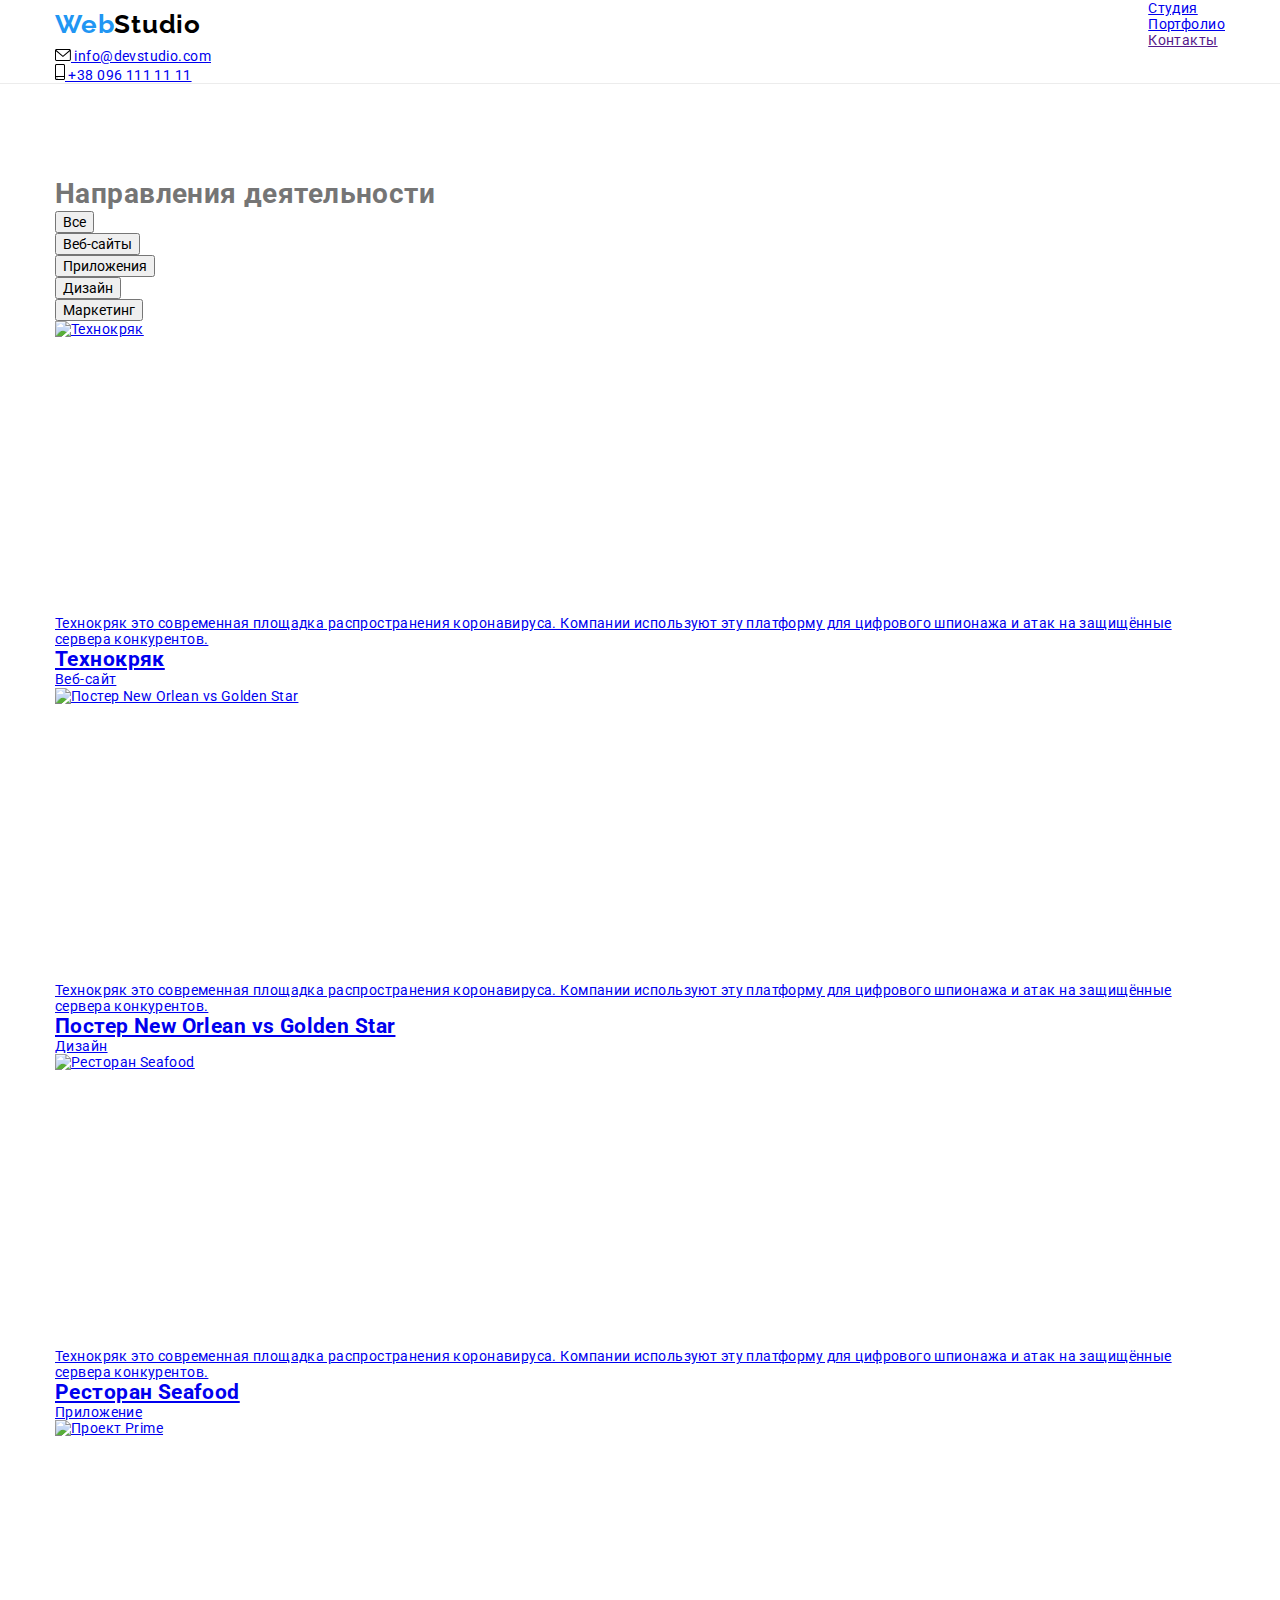
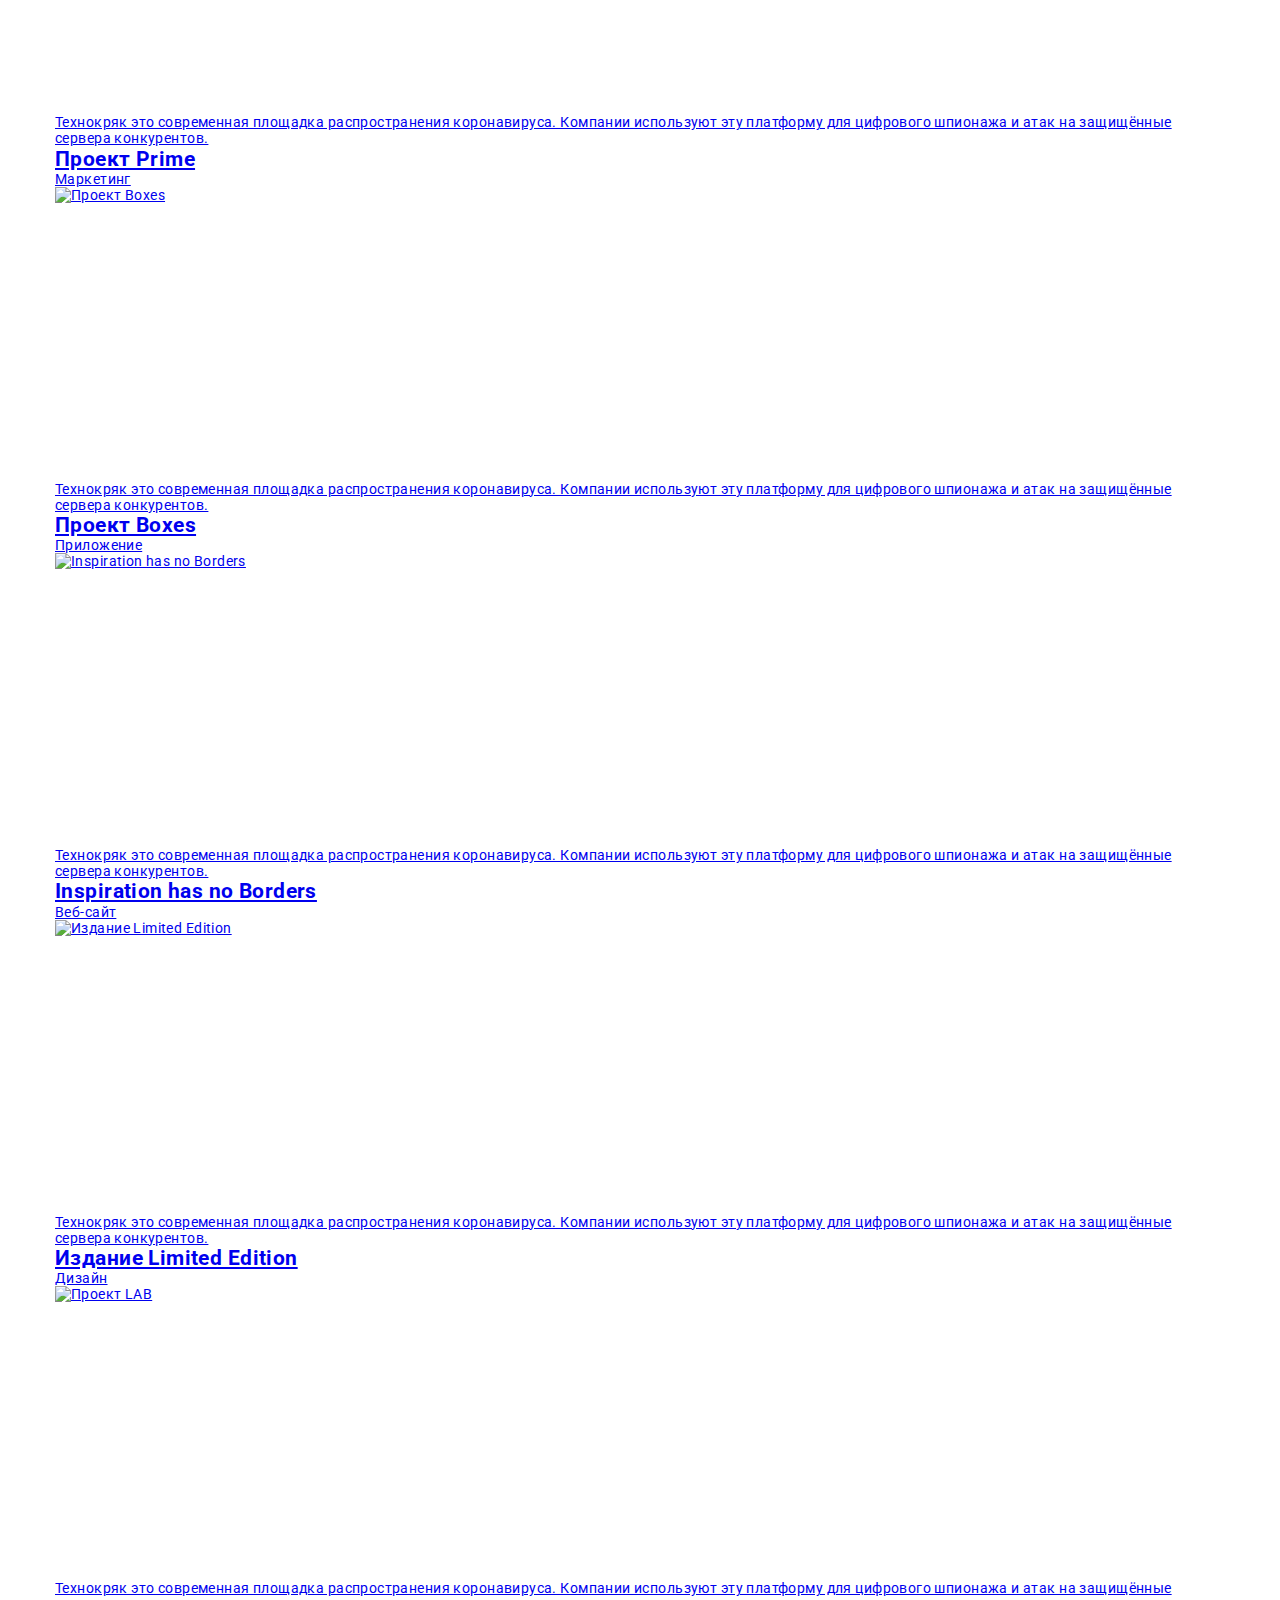
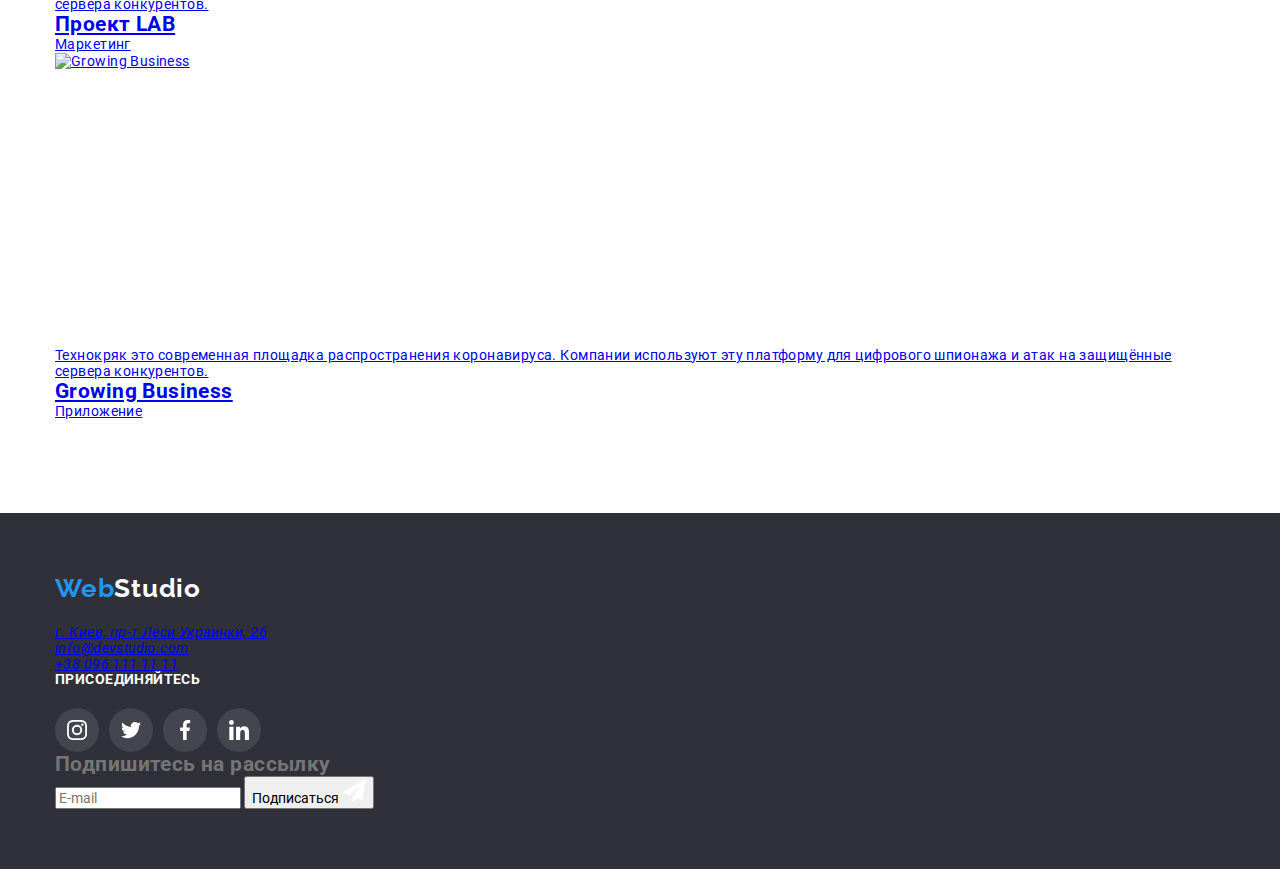
==== portfolio.html @ aab8b70c "first step" ====
<!DOCTYPE html>
<html lang="ru">

<head>
    <meta charset="UTF-8">
    <meta http-equiv="X-UA-Compatible" content="IE=edge">
    <meta name="viewport" content="width=device-width, initial-scale=1.0">
    <title>Portfolio</title>
    <link rel="preconnect" href="https://fonts.googleapis.com">
    <link rel="preconnect" href="https://fonts.gstatic.com" crossorigin>
    <link
        href="https://fonts.googleapis.com/css2?family=Raleway:wght@700&family=Roboto:wght@400;500;700;900&display=swap"
        rel="stylesheet">
    <link rel="stylesheet"
        href="https://cdnjs.cloudflare.com/ajax/libs/modern-normalize/0.6.0/modern-normalize.min.css" />
    <link rel="stylesheet" href="./css/portfolio.min.css" />
</head>

<body>
    <header>
        <div class="container header">
            <nav class="header__navigation">
                <!-- Website header -->
                <a class="header__logo--web" href="./index.html">
                    Web<span class="header__logo--studio">Studio</span>
                </a>

                <ul class="site-menu">
                    <li class="site-menu__item"> <a class="site-menu__link" href="./index.html">
                            Студия </a>
                    </li>
                    <li class="site-menu__item"> <a class="site-menu__link site-menu__link--current"
                            href="./portfolio.html">
                            Портфолио </a>
                    </li>
                    <li class="site-menu__item"> <a class="site-menu__link" href=""> Контакты </a> </li>
                </ul>
            </nav>

            <ul class="contacts">
                <li class="contacts__item"> <a class="contacts__link" href="mailto:info@devstudio.com" lang="en">
                        <svg class="contacts__icon" width="16" height="12">
                            <use href="./images/icons.svg#envelope"></use>
                        </svg>
                        info@devstudio.com
                    </a> </li>

                <li class="contacts__item"> <a class="contacts__link" href="tel:+380961111111">
                        <svg class="contacts__icon" width="10" height="16">
                            <use href="./images/icons.svg#smartphone"></use>
                        </svg>
                        +38 096 111 11 11
                    </a> </li>
            </ul>
        </div>
    </header>

    <main>
        <!-- Фильтр по нашим направлениям -->
        <section class="activity section">
            <div class="container">
                <h1 class="activity__title">Направления деятельности</h1>
                <ul class="activity__filters">
                    <li class="activity__item"><button type="button"
                            class="activity__button activity__button--all">Все</button></li>
                    <li class="activity__item"><button type="button"
                            class="activity__button activity__button--web-sites">Веб-сайты</button>
                    </li>
                    <li class="activity__item"><button type="button"
                            class="activity__button activity__button--applications">Приложения</button>
                    </li>
                    <li class="activity__item"><button type="button"
                            class="activity__button activity__button--disigns">Дизайн</button>
                    </li>
                    <li class="activity__item"><button type="button"
                            class="activity__button activity__button--marketing">Маркетинг</button>
                    </li>
                </ul>

                <!-- Наши направления деятельности -->
                <ul class="filters-result">
                    <li class="filters-result__item activity__button--all activity__button--web-sites">
                        <a class="filters-result__link" href=" https://www.google.com/" target="blank">
                            <div class="filters-result__picture-block">
                                <img src="./images/techno.jpg" alt="Технокряк" width="370" height="294">
                                <div class="filters-result__cover">
                                    Технокряк это современная площадка распространения коронавируса. Компании используют
                                    эту платформу для цифрового шпионажа и атак на защищённые сервера конкурентов.
                                </div>
                            </div>
                            <div class="filters-result__text-block">
                                <h2 class="filters-result__title">Технокряк</h2>
                                <p class="filters-result__directions">Веб-сайт</p>
                            </div>
                        </a>
                    </li>

                    <li class="filters-result__item activity__button--all activity__button--disigns">
                        <a class="filters-result__link" href="https://www.google.com/" target="blank">
                            <div class="filters-result__picture-block">
                                <img src=" ./images/poster.jpg" alt="Постер New Orlean vs Golden Star" width="370"
                                    height="294">
                                <div class="filters-result__cover">
                                    Технокряк это современная площадка распространения коронавируса. Компании используют
                                    эту платформу для цифрового шпионажа и атак на защищённые сервера конкурентов.
                                </div>
                            </div>
                            <div class="filters-result__text-block">
                                <h2 class="filters-result__title">Постер New Orlean vs Golden Star</h2>
                                <p class="filters-result__directions">Дизайн</p>
                            </div>
                        </a>
                    </li>
                    <li class="filters-result__item activity__button--all activity__button--applications">
                        <a class="filters-result__link" href="https://www.google.com/" target="blank">
                            <div class="filters-result__picture-block">
                                <img src="./images/seafood.jpg" alt="Ресторан Seafood" width="370" height="294">
                                <div class="filters-result__cover">
                                    Технокряк это современная площадка распространения коронавируса. Компании используют
                                    эту платформу для цифрового шпионажа и атак на защищённые сервера конкурентов.
                                </div>
                            </div>
                            <div class="filters-result__text-block">
                                <h2 class="filters-result__title">Ресторан Seafood</h2>
                                <p class="filters-result__directions">Приложение</p>
                            </div>
                        </a>
                    </li>
                    <li class="filters-result__item activity__button--all activity__button--marketing">
                        <a class="filters-result__link" href="https://www.google.com/" target="blank">
                            <div class="filters-result__picture-block">

                                <img src="./images/prime.jpg" alt="Проект Prime" width="370" height="294">
                                <div class="filters-result__cover">
                                    Технокряк это современная площадка распространения коронавируса. Компании используют
                                    эту платформу для цифрового шпионажа и атак на защищённые сервера конкурентов.
                                </div>
                            </div>
                            <div class="filters-result__text-block">
                                <h2 class="filters-result__title">Проект Prime</h2>
                                <p class="filters-result__directions">Маркетинг</p>
                            </div>
                        </a>
                    </li>
                    <li class="filters-result__item activity__button--all activity__button--applications">
                        <a class="filters-result__link" href="https://www.google.com/" target="blank">
                            <div class="filters-result__picture-block">
                                <img src="./images/boxes.jpg" alt="Проект Boxes" width="370" height="294">
                                <div class="filters-result__cover">
                                    Технокряк это современная площадка распространения коронавируса. Компании используют
                                    эту платформу для цифрового шпионажа и атак на защищённые сервера конкурентов.
                                </div>
                            </div>
                            <div class="filters-result__text-block">
                                <h2 class="filters-result__title">Проект Boxes</h2>
                                <p class="filters-result__directions">Приложение</p>
                            </div>
                        </a>
                    </li>
                    <li class="filters-result__item activity__button--all activity__button--web-sites">
                        <a class="filters-result__link" href="https://www.google.com/" target="blank">
                            <div class="filters-result__picture-block">
                                <img src="./images/inspiration.jpg" alt="Inspiration has no Borders" width="370"
                                    height="294">
                                <div class="filters-result__cover">
                                    Технокряк это современная площадка распространения коронавируса. Компании используют
                                    эту платформу для цифрового шпионажа и атак на защищённые сервера конкурентов.
                                </div>
                            </div>
                            <div class="filters-result__text-block">
                                <h2 class="filters-result__title">Inspiration has no Borders</h2>
                                <p class="filters-result__directions">Веб-сайт</p>
                            </div>
                        </a>
                    </li>
                    <li class="filters-result__item activity__button--all activity__button--disigns">
                        <a class="filters-result__link" href="https://www.google.com/" target="blank">
                            <div class="filters-result__picture-block">
                                <img src="./images/limitededition.jpg" alt="Издание Limited Edition" width="370"
                                    height="294">
                                <div class="filters-result__cover">
                                    Технокряк это современная площадка распространения коронавируса. Компании используют
                                    эту платформу для цифрового шпионажа и атак на защищённые сервера конкурентов.
                                </div>
                            </div>
                            <div class="filters-result__text-block">
                                <h2 class="filters-result__title">Издание Limited Edition</h2>
                                <p class="filters-result__directions">Дизайн</p>
                            </div>
                        </a>
                    </li>
                    <li class="filters-result__item activity__button--all activity__button--marketing">
                        <a class="filters-result__link" href="https://www.google.com/" target="blank">
                            <div class="filters-result__picture-block">
                                <img src="./images/lab.jpg" alt="Проект LAB" width="370" height="294">
                                <div class="filters-result__cover">
                                    Технокряк это современная площадка распространения коронавируса. Компании используют
                                    эту платформу для цифрового шпионажа и атак на защищённые сервера конкурентов.
                                </div>
                            </div>
                            <div class="filters-result__text-block">
                                <h2 class="filters-result__title">Проект LAB</h2>
                                <p class="filters-result__directions">Маркетинг</p>
                            </div>
                        </a>
                    </li>
                    <li class="filters-result__item activity__button--all activity__button--applications">
                        <a class="filters-result__link" href="https://www.google.com/" target="blank">
                            <div class="filters-result__picture-block">
                                <img src="./images/gb.jpg" alt="Growing Business" width="370" height="294">
                                <div class="filters-result__cover">
                                    Технокряк это современная площадка распространения коронавируса. Компании используют
                                    эту платформу для цифрового шпионажа и атак на защищённые сервера конкурентов.
                                </div>
                            </div>
                            <div class="filters-result__text-block">
                                <h2 class="filters-result__title">Growing Business</h2>
                                <p class="filters-result__directions">Приложение</p>
                            </div>
                        </a>
                    </li>
                </ul>

            </div>
        </section>

    </main>

    <footer>
        <div class="container footer">
            <div>
                <a class="footer__logo--web" href="./index.html">
                    Web<span class="footer__logo--studio">Studio</span>
                </a>
                <address class="address">
                    <ul class="address__block">
                        <li class="address__item">
                            <a class="address__link" href="https://goo.gl/maps/BYtRj1dd29ztW6SMA" target="_blank"> г.
                                Киев,
                                пр-т Леси
                                Украинки, 26 </a>
                        </li>
                        <li class="address__item"> <a class="address__contact" href="mailto:info@devstudio.com"
                                lang="en">
                                info@devstudio.com </a>
                        </li>
                        <li class="address__item"> <a class="address__contact" href="tel:+380961111111"> +38 096 111 11
                                11
                            </a>
                        </li>
                    </ul>
                </address>
            </div>

            <div class="footer-icons">
                <h2 class="footer-icons__title">присоединяйтесь</h2>
                <ul class="footer-icons__block">
                    <li class="footer-icons__item">
                        <a class="footer-icons__link" href="https://www.instagram.com/" target="_blank">
                            <svg class="footer-icons__instagtram" width="20" height="20">
                                <use href="./images/icons.svg#instagram"></use>
                            </svg>
                        </a>
                    </li>
                    <li class="footer-icons__item">
                        <a class="footer-icons__link" href="https://www.twitter.com" target="_blank">
                            <svg class="footer-icons__twitter" width="20" height="20">
                                <use href="./images/icons.svg#twitter"></use>
                            </svg>
                        </a>
                    </li>
                    <li class="footer-icons__item">
                        <a class="footer-icons__link" href="https://www.facebook.com" target="_blank">
                            <svg class="footer-icons__facebook" width="20" height="20">
                                <use href="./images/icons.svg#facebook"></use>
                            </svg>
                        </a>
                    </li>
                    <li class="footer-icons__item">
                        <a class="footer-icons__link" href="https://www.linkedin.com" target="_blank">
                            <svg class="footer-icons__linkedin" width="20" height="20">
                                <use href="./images/icons.svg#linkedin"></use>
                            </svg>
                        </a>
                    </li>
                </ul>
            </div>

            <div class="footer-subscription">
                <h2 class="footer-subscription__title">Подпишитесь на рассылку</h2>
                <form class="footer-subscription__form">
                    <label>
                        <input class="footer-subscription__input" type="email" name="mail" id="mail"
                            placeholder="E-mail" />
                    </label>
                    <button class="footer-subscription__button" type="submit">Подписаться
                        <svg class="footer-subscription__icon" width="24" height="24">
                            <use href="./images/icons.svg#button-send"></use>
                        </svg>
                    </button>
                </form>
            </div>
        </div>
    </footer>

    <script defer src="./js/script.js"></script>
    <script defer src="./js/menu.js"></script>
</body>

</html>
---- css/portfolio.min.css ----
body{background-color:#fff;color:#757575;font-family:"Roboto",sans-serif;font-size:14px;letter-spacing:0.03em}h1,h2,h3,h4,h5,h6,p,ul,body,main,section{padding:0;margin:0}img{display:block;max-width:100%;height:auto}ul{padding:0;margin:0;list-style:none}header{border-bottom:1px solid #ececec;max-width:1600px;margin-left:auto;margin-right:auto}footer{background-color:#2f303a;max-width:1600px;margin-left:auto;margin-right:auto;padding-top:60px;padding-bottom:60px}.section{padding-top:94px;padding-bottom:94px}.container{margin-left:auto;margin-right:auto;-webkit-box-sizing:border-box;box-sizing:border-box;padding-left:15px;padding-right:15px}@media screen and (min-width: 480px){.container{width:480px}}@media screen and (min-width: 768px){.container{width:768px}}@media screen and (min-width: 1140px){.container{width:1200px}}textarea{resize:none}.header{position:relative}.header__navigation{display:-webkit-box;display:-ms-flexbox;display:flex;-webkit-box-pack:justify;-ms-flex-pack:justify;justify-content:space-between;-webkit-box-align:center;-ms-flex-align:center;align-items:center}.header__logo--web,.footer__logo--web{color:#2196f3;font-family:"Raleway",sans-serif;font-size:26px;font-weight:bold;line-height:1.19;letter-spacing:0.03em;text-decoration:none;outline:none}.header__logo--studio{color:#000;outline:none}.footer__logo--studio{color:#fff}.footer__logo--web{display:block;margin-bottom:20px}.socialnetworks{display:-webkit-box;display:-ms-flexbox;display:flex;padding:16px 32px 0 32px}.socialnetworks__item{display:-webkit-box;display:-ms-flexbox;display:flex;list-style:none}.socialnetworks__item:not(:last-child){margin-right:10px}.socialnetworks__icon,.footer-icons__link{width:44px;height:44px;display:-webkit-box;display:-ms-flexbox;display:flex;-webkit-box-align:center;-ms-flex-align:center;align-items:center;-webkit-box-pack:center;-ms-flex-pack:center;justify-content:center;border-radius:50%;background-color:#fff;fill:#afb1b8;-webkit-transition:background-color 250ms cubic-bezier(0.4, 0, 0.2, 1),fill 250ms cubic-bezier(0.4, 0, 0.2, 1);transition:background-color 250ms cubic-bezier(0.4, 0, 0.2, 1),fill 250ms cubic-bezier(0.4, 0, 0.2, 1)}.socialnetworks__icon:hover,.footer-icons__link:hover,.socialnetworks__icon:focus,.footer-icons__link:focus{background-color:#2196f3;fill:#fff;outline:none}.socialnetworks__icon:not(:last-child),.footer-icons__link:not(:last-child){margin-right:10px}.footer-icons{margin-right:93px}.footer-icons__title{color:#fff;text-transform:uppercase;font-weight:bold;font-size:14px;line-height:1.14;margin-bottom:20px}.footer-icons__block{display:-webkit-box;display:-ms-flexbox;display:flex;list-style:none}.footer-icons__item:not(:last-child){margin-right:10px}.footer-icons__link{background-color:rgba(255,255,255,0.1);fill:#fff;-webkit-transition:background-color 250ms cubic-bezier(0.4, 0, 0.2, 1);transition:background-color 250ms cubic-bezier(0.4, 0, 0.2, 1)}.footer-icons__link:hover,.footer-icons__link:focus{background-color:#2196f3;outline:none}
/*# sourceMappingURL=portfolio.min.css.map */
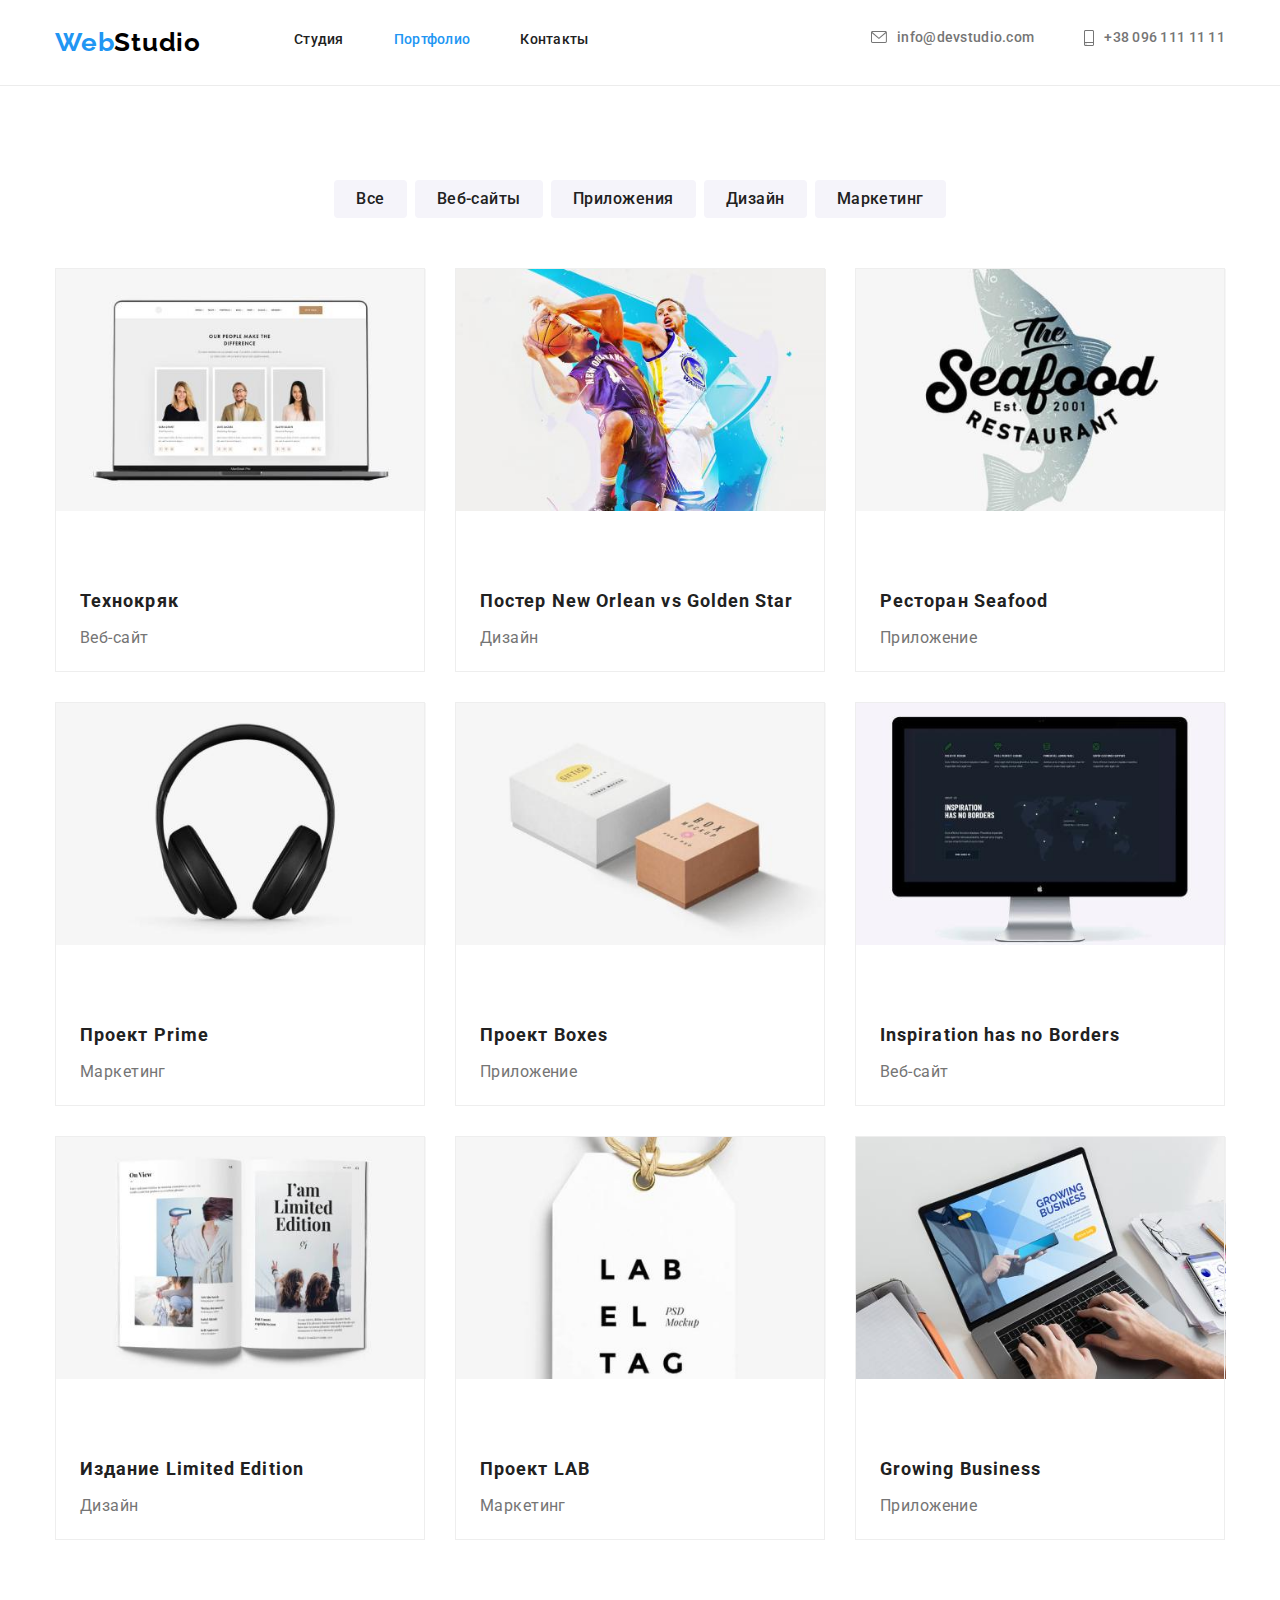
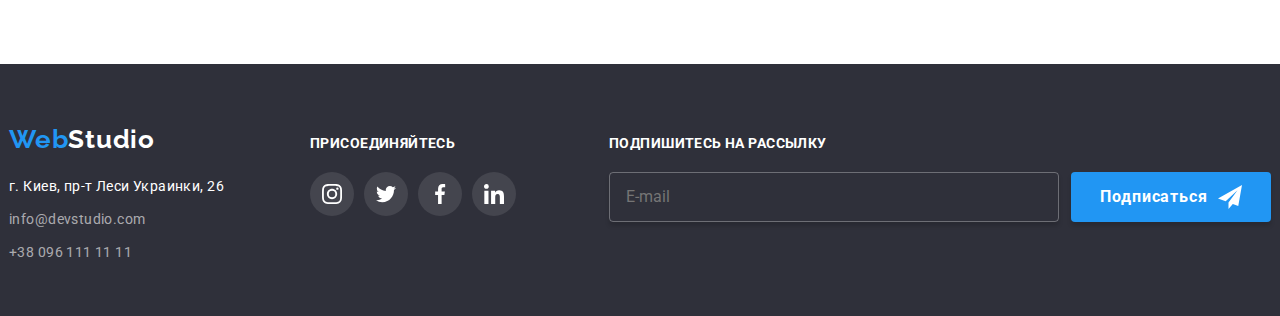
==== commit 6fd69a14: "1 large commit" ====
--- a/portfolio.html
+++ b/portfolio.html
@@ -24,34 +24,60 @@
                 <a class="header__logo--web" href="./index.html">
                     Web<span class="header__logo--studio">Studio</span>
                 </a>
-
-                <ul class="site-menu">
-                    <li class="site-menu__item"> <a class="site-menu__link" href="./index.html">
-                            Студия </a>
-                    </li>
-                    <li class="site-menu__item"> <a class="site-menu__link site-menu__link--current"
-                            href="./portfolio.html">
-                            Портфолио </a>
-                    </li>
-                    <li class="site-menu__item"> <a class="site-menu__link" href=""> Контакты </a> </li>
-                </ul>
+                <button type="button" class="menu-button" aria-expanded="false" aria-controls="menu-container"
+                    data-menu-button>
+                    <svg width="40" height="40" aria-label="Переключатель мобильного меню">
+                        <use class="menu-button__icon-cross" href="./images/icons.svg#cross"></use>
+                        <use class="menu-button__icon-menu" href="./images/icons.svg#menu"></use>
+                    </svg>
+                </button>
+                <div class="menu-container" id="menu-container" data-menu>
+                    <ul class="site-menu">
+                        <li class="site-menu__item"> <a class="site-menu__link" href="./index.html">
+                                Студия </a>
+                        </li>
+                        <li class="site-menu__item"> <a class="site-menu__link site-menu__link--current"
+                                href="./portfolio.html"> Портфолио
+                            </a>
+                        </li>
+                        <li class="site-menu__item"> <a class="site-menu__link" href=""> Контакты </a> </li>
+                    </ul>
+                    <ul class="contacts">
+                        <li class="contacts__item"> <a class="contacts__mail" href="mailto:info@devstudio.com"
+                                lang="en">
+                                <svg class="contacts__icon" width="16" height="12">
+                                    <use href="./images/icons.svg#envelope"></use>
+                                </svg>
+                                info@devstudio.com
+                            </a> </li>
+
+                        <li class="contacts__item"> <a class="contacts__phone" href="tel:+380961111111">
+                                <svg class="contacts__icon" width="10" height="16">
+                                    <use href="./images/icons.svg#smartphone"></use>
+                                </svg>
+                                +38 096 111 11 11
+                            </a> </li>
+                    </ul>
+                    <ul class="header-socialnetworks">
+                        <li class="header-socialnetworks__list">
+                            <a class="header-socialnetworks__link" href="https://www.instagram.com/"
+                                target="blank">Instagram</a>
+                        </li>
+                        <li class="header-socialnetworks__list">
+                            <a class="header-socialnetworks__link" href="https://www.twitter.com"
+                                target="blank">Twitter</a>
+                        </li>
+                        <li class="header-socialnetworks__list">
+                            <a class="header-socialnetworks__link" href="https://www.facebook.com"
+                                target="blank">Facebook</a>
+                        </li>
+                        <li class="header-socialnetworks__list">
+                            <a class="header-socialnetworks__link" href="https://www.linkedin.com"
+                                target="blank">LinkedIn</a>
+                        </li>
+                    </ul>
+                </div>
             </nav>
-
-            <ul class="contacts">
-                <li class="contacts__item"> <a class="contacts__link" href="mailto:info@devstudio.com" lang="en">
-                        <svg class="contacts__icon" width="16" height="12">
-                            <use href="./images/icons.svg#envelope"></use>
-                        </svg>
-                        info@devstudio.com
-                    </a> </li>
-
-                <li class="contacts__item"> <a class="contacts__link" href="tel:+380961111111">
-                        <svg class="contacts__icon" width="10" height="16">
-                            <use href="./images/icons.svg#smartphone"></use>
-                        </svg>
-                        +38 096 111 11 11
-                    </a> </li>
-            </ul>
         </div>
     </header>
 
@@ -82,7 +108,9 @@
                     <li class="filters-result__item activity__button--all activity__button--web-sites">
                         <a class="filters-result__link" href=" https://www.google.com/" target="blank">
                             <div class="filters-result__picture-block">
-                                <img src="./images/techno.jpg" alt="Технокряк" width="370" height="294">
+                                <img srcset="./images/portfolio-1_1x.jpg 450w, ./images/portfolio-1_2x.jpg 900w"
+                                    src="./images/portfolio-1_1x.jpg" alt="Технокряк" sizes="(min-width: 480px) 450px, (min-width: 768px) 354px, (min-width:1200px) 370px,
+                                 100vw">
                                 <div class="filters-result__cover">
                                     Технокряк это современная площадка распространения коронавируса. Компании используют
                                     эту платформу для цифрового шпионажа и атак на защищённые сервера конкурентов.
@@ -98,8 +126,8 @@
                     <li class="filters-result__item activity__button--all activity__button--disigns">
                         <a class="filters-result__link" href="https://www.google.com/" target="blank">
                             <div class="filters-result__picture-block">
-                                <img src=" ./images/poster.jpg" alt="Постер New Orlean vs Golden Star" width="370"
-                                    height="294">
+                                <img srcset="./images/portfolio-2_1x.jpg 450w, ./images/portfolio-2_2x.jpg 900w" sizes="(min-width: 480px) 450px, (min-width: 768px) 354px, (min-width:1200px) 370px,
+                                100vw" src="./images/portfolio-2_1x.jpg" alt="Постер New Orlean vs Golden Star">
                                 <div class="filters-result__cover">
                                     Технокряк это современная площадка распространения коронавируса. Компании используют
                                     эту платформу для цифрового шпионажа и атак на защищённые сервера конкурентов.
@@ -114,7 +142,8 @@
                     <li class="filters-result__item activity__button--all activity__button--applications">
                         <a class="filters-result__link" href="https://www.google.com/" target="blank">
                             <div class="filters-result__picture-block">
-                                <img src="./images/seafood.jpg" alt="Ресторан Seafood" width="370" height="294">
+                                <img srcset="./images/portfolio-3_1x.jpg 450w, ./images/portfolio-3_2x.jpg 900w" sizes="(min-width: 480px) 450px, (min-width: 768px) 354px, (min-width:1200px) 370px,
+                                100vw" src="./images/portfolio-3_1x.jpg" alt="Ресторан Seafood">
                                 <div class="filters-result__cover">
                                     Технокряк это современная площадка распространения коронавируса. Компании используют
                                     эту платформу для цифрового шпионажа и атак на защищённые сервера конкурентов.
@@ -129,8 +158,8 @@
                     <li class="filters-result__item activity__button--all activity__button--marketing">
                         <a class="filters-result__link" href="https://www.google.com/" target="blank">
                             <div class="filters-result__picture-block">
-
-                                <img src="./images/prime.jpg" alt="Проект Prime" width="370" height="294">
+                                <img srcset="./images/portfolio-4_1x.jpg 450w, ./images/portfolio-4_2x.jpg 900w" sizes="(min-width: 480px) 450px, (min-width: 768px) 354px, (min-width:1200px) 370px,
+                                100vw" src="./images/portfolio-4_1x.jpg" alt="Проект Prime">
                                 <div class="filters-result__cover">
                                     Технокряк это современная площадка распространения коронавируса. Компании используют
                                     эту платформу для цифрового шпионажа и атак на защищённые сервера конкурентов.
@@ -145,7 +174,8 @@
                     <li class="filters-result__item activity__button--all activity__button--applications">
                         <a class="filters-result__link" href="https://www.google.com/" target="blank">
                             <div class="filters-result__picture-block">
-                                <img src="./images/boxes.jpg" alt="Проект Boxes" width="370" height="294">
+                                <img srcset="./images/portfolio-5_1x.jpg 450w, ./images/portfolio-5_2x.jpg 900w" sizes="(min-width: 480px) 450px, (min-width: 768px) 354px, (min-width:1200px) 370px,
+                                100vw" src="./images/portfolio-5_1x.jpg" alt="Проект Boxes">
                                 <div class="filters-result__cover">
                                     Технокряк это современная площадка распространения коронавируса. Компании используют
                                     эту платформу для цифрового шпионажа и атак на защищённые сервера конкурентов.
@@ -160,8 +190,8 @@
                     <li class="filters-result__item activity__button--all activity__button--web-sites">
                         <a class="filters-result__link" href="https://www.google.com/" target="blank">
                             <div class="filters-result__picture-block">
-                                <img src="./images/inspiration.jpg" alt="Inspiration has no Borders" width="370"
-                                    height="294">
+                                <img srcset="./images/portfolio-6_1x.jpg 450w, ./images/portfolio-6_2x.jpg 900w" sizes="(min-width: 480px) 450px, (min-width: 768px) 354px, (min-width:1200px) 370px,
+                                100vw" src="./images/portfolio-6_1x.jpg" alt="Inspiration has no Borders">
                                 <div class="filters-result__cover">
                                     Технокряк это современная площадка распространения коронавируса. Компании используют
                                     эту платформу для цифрового шпионажа и атак на защищённые сервера конкурентов.
@@ -176,8 +206,8 @@
                     <li class="filters-result__item activity__button--all activity__button--disigns">
                         <a class="filters-result__link" href="https://www.google.com/" target="blank">
                             <div class="filters-result__picture-block">
-                                <img src="./images/limitededition.jpg" alt="Издание Limited Edition" width="370"
-                                    height="294">
+                                <img srcset="./images/portfolio-7_1x.jpg 450w, ./images/portfolio-7_2x.jpg 900w" sizes="(min-width: 480px) 450px, (min-width: 768px) 354px, (min-width:1200px) 370px,
+                                100vw" src="./images/portfolio-7_1x.jpg" alt="Издание Limited Edition">
                                 <div class="filters-result__cover">
                                     Технокряк это современная площадка распространения коронавируса. Компании используют
                                     эту платформу для цифрового шпионажа и атак на защищённые сервера конкурентов.
@@ -192,7 +222,8 @@
                     <li class="filters-result__item activity__button--all activity__button--marketing">
                         <a class="filters-result__link" href="https://www.google.com/" target="blank">
                             <div class="filters-result__picture-block">
-                                <img src="./images/lab.jpg" alt="Проект LAB" width="370" height="294">
+                                <img srcset="./images/portfolio-8_1x.jpg 450w, ./images/portfolio-8_2x.jpg 900w" sizes="(min-width: 480px) 450px, (min-width: 768px) 354px, (min-width:1200px) 370px,
+                                100vw" src="./images/portfolio-8_1x.jpg" alt="Проект LAB">
                                 <div class="filters-result__cover">
                                     Технокряк это современная площадка распространения коронавируса. Компании используют
                                     эту платформу для цифрового шпионажа и атак на защищённые сервера конкурентов.
@@ -207,7 +238,8 @@
                     <li class="filters-result__item activity__button--all activity__button--applications">
                         <a class="filters-result__link" href="https://www.google.com/" target="blank">
                             <div class="filters-result__picture-block">
-                                <img src="./images/gb.jpg" alt="Growing Business" width="370" height="294">
+                                <img srcset="./images/portfolio-9_1x.jpg 450w, ./images/portfolio-9_2x.jpg 900w" sizes="(min-width: 480px) 450px, (min-width: 768px) 354px, (min-width:1200px) 370px,
+                                100vw" src="./images/portfolio-9_1x.jpg" alt="Growing Business">
                                 <div class="filters-result__cover">
                                     Технокряк это современная площадка распространения коронавируса. Компании используют
                                     эту платформу для цифрового шпионажа и атак на защищённые сервера конкурентов.
--- a/css/portfolio.min.css
+++ b/css/portfolio.min.css
@@ -1,2 +1,2 @@
-body{background-color:#fff;color:#757575;font-family:"Roboto",sans-serif;font-size:14px;letter-spacing:0.03em}h1,h2,h3,h4,h5,h6,p,ul,body,main,section{padding:0;margin:0}img{display:block;max-width:100%;height:auto}ul{padding:0;margin:0;list-style:none}header{border-bottom:1px solid #ececec;max-width:1600px;margin-left:auto;margin-right:auto}footer{background-color:#2f303a;max-width:1600px;margin-left:auto;margin-right:auto;padding-top:60px;padding-bottom:60px}.section{padding-top:94px;padding-bottom:94px}.container{margin-left:auto;margin-right:auto;-webkit-box-sizing:border-box;box-sizing:border-box;padding-left:15px;padding-right:15px}@media screen and (min-width: 480px){.container{width:480px}}@media screen and (min-width: 768px){.container{width:768px}}@media screen and (min-width: 1140px){.container{width:1200px}}textarea{resize:none}.header{position:relative}.header__navigation{display:-webkit-box;display:-ms-flexbox;display:flex;-webkit-box-pack:justify;-ms-flex-pack:justify;justify-content:space-between;-webkit-box-align:center;-ms-flex-align:center;align-items:center}.header__logo--web,.footer__logo--web{color:#2196f3;font-family:"Raleway",sans-serif;font-size:26px;font-weight:bold;line-height:1.19;letter-spacing:0.03em;text-decoration:none;outline:none}.header__logo--studio{color:#000;outline:none}.footer__logo--studio{color:#fff}.footer__logo--web{display:block;margin-bottom:20px}.socialnetworks{display:-webkit-box;display:-ms-flexbox;display:flex;padding:16px 32px 0 32px}.socialnetworks__item{display:-webkit-box;display:-ms-flexbox;display:flex;list-style:none}.socialnetworks__item:not(:last-child){margin-right:10px}.socialnetworks__icon,.footer-icons__link{width:44px;height:44px;display:-webkit-box;display:-ms-flexbox;display:flex;-webkit-box-align:center;-ms-flex-align:center;align-items:center;-webkit-box-pack:center;-ms-flex-pack:center;justify-content:center;border-radius:50%;background-color:#fff;fill:#afb1b8;-webkit-transition:background-color 250ms cubic-bezier(0.4, 0, 0.2, 1),fill 250ms cubic-bezier(0.4, 0, 0.2, 1);transition:background-color 250ms cubic-bezier(0.4, 0, 0.2, 1),fill 250ms cubic-bezier(0.4, 0, 0.2, 1)}.socialnetworks__icon:hover,.footer-icons__link:hover,.socialnetworks__icon:focus,.footer-icons__link:focus{background-color:#2196f3;fill:#fff;outline:none}.socialnetworks__icon:not(:last-child),.footer-icons__link:not(:last-child){margin-right:10px}.footer-icons{margin-right:93px}.footer-icons__title{color:#fff;text-transform:uppercase;font-weight:bold;font-size:14px;line-height:1.14;margin-bottom:20px}.footer-icons__block{display:-webkit-box;display:-ms-flexbox;display:flex;list-style:none}.footer-icons__item:not(:last-child){margin-right:10px}.footer-icons__link{background-color:rgba(255,255,255,0.1);fill:#fff;-webkit-transition:background-color 250ms cubic-bezier(0.4, 0, 0.2, 1);transition:background-color 250ms cubic-bezier(0.4, 0, 0.2, 1)}.footer-icons__link:hover,.footer-icons__link:focus{background-color:#2196f3;outline:none}
+body{background-color:#fff;color:#757575;font-family:"Roboto",sans-serif;font-size:14px;letter-spacing:0.03em}h1,h2,h3,h4,h5,h6,p,ul,body,main,section{padding:0;margin:0}img{display:block;max-width:100%;height:auto}ul{padding:0;margin:0;list-style:none}header{border-bottom:1px solid #ececec;max-width:1600px;margin-left:auto;margin-right:auto}footer{background-color:#2f303a;max-width:1600px;margin-left:auto;margin-right:auto;padding-top:60px;padding-bottom:60px}.section{padding-top:60px;padding-bottom:60px}@media screen and (min-width: 1200px){.section{padding-top:94px;padding-bottom:94px}}.container{margin-left:auto;margin-right:auto;-webkit-box-sizing:border-box;box-sizing:border-box;padding-left:15px;padding-right:15px}@media screen and (min-width: 480px){.container{width:480px}}@media screen and (min-width: 768px){.container{width:768px}}@media screen and (min-width: 1200px){.container{width:1200px}}textarea{resize:none}.header{position:relative}@media screen and (max-width: 767.5px){.header{padding-top:10px;padding-bottom:10px}}.header__navigation{display:-webkit-box;display:-ms-flexbox;display:flex;-webkit-box-align:center;-ms-flex-align:center;align-items:center}@media screen and (max-width: 767.5px){.header__navigation{-webkit-box-pack:justify;-ms-flex-pack:justify;justify-content:space-between}}@media screen and (min-width: 768px){.menu-container{width:100%;display:-webkit-box;display:-ms-flexbox;display:flex;-webkit-box-align:center;-ms-flex-align:center;align-items:center;-webkit-box-pack:justify;-ms-flex-pack:justify;justify-content:space-between;margin-left:93px}.site-menu{display:-webkit-box;display:-ms-flexbox;display:flex;-webkit-box-align:center;-ms-flex-align:center;align-items:center;-webkit-box-pack:center;-ms-flex-pack:center;justify-content:center}.site-menu__item:not(:last-child){margin-right:50px}.site-menu__link{position:relative;color:#212121;font-weight:500;line-height:1.14;letter-spacing:0.02em;display:block;text-decoration:none;outline:none;padding-top:32px;-webkit-transition:color 250ms cubic-bezier(0.4, 0, 0.2, 1);transition:color 250ms cubic-bezier(0.4, 0, 0.2, 1)}.site-menu__link::after{content:"";left:0;bottom:0;display:block;width:100%;height:5px;margin-top:32px;background-color:#2196f3;border-radius:2px;opacity:0;-webkit-transition:opacity 250ms cubic-bezier(0.4, 0, 0.2, 1);transition:opacity 250ms cubic-bezier(0.4, 0, 0.2, 1)}.site-menu__link:hover,.site-menu__link:focus{color:#2196f3;outline:none}.site-menu__link:hover::after,.site-menu__link:focus::after{opacity:1}.site-menu__link--current{color:#2196f3}.contacts{display:-webkit-box;display:-ms-flexbox;display:flex;-webkit-box-orient:vertical;-webkit-box-direction:normal;-ms-flex-direction:column;flex-direction:column;-webkit-box-pack:justify;-ms-flex-pack:justify;justify-content:space-between}.contacts__icon{margin-right:10px;color:#757575}.contacts__mail{margin-bottom:10px}.contacts__mail,.contacts__phone{text-decoration:none;outline:none;color:#757575;fill:#757575;font-weight:500;line-height:1.14;letter-spacing:0.02em;-webkit-transition:color 250ms cubic-bezier(0.4, 0, 0.2, 1),fill 250ms cubic-bezier(0.4, 0, 0.2, 1);transition:color 250ms cubic-bezier(0.4, 0, 0.2, 1),fill 250ms cubic-bezier(0.4, 0, 0.2, 1);display:-webkit-box;display:-ms-flexbox;display:flex;-webkit-box-align:center;-ms-flex-align:center;align-items:center}.contacts__mail:hover,.contacts__mail:focus,.contacts__phone:hover,.contacts__phone:focus{color:#2196f3;fill:#2196f3;outline:none}}@media screen and (min-width: 1200px){.contacts{-webkit-box-orient:horizontal;-webkit-box-direction:normal;-ms-flex-direction:row;flex-direction:row}.contacts__mail{margin-right:50px}}.menu-button{display:-webkit-inline-box;display:-ms-inline-flexbox;display:inline-flex;margin:0;padding:0;border:none;background-color:transparent;z-index:1}@media screen and (min-width: 768px){.menu-button{display:none}}.menu-button.is-open .menu-button__icon-cross{display:block}.menu-button.is-open .menu-button__icon-cross:hover,.menu-button.is-open .menu-button__icon-cross:focus{fill:#2196f3}.menu-button .menu-button__icon-menu:hover{fill:#2196f3}.menu-button.is-open{display:block;position:fixed;top:10px;right:15px;overflow:hidden}.menu-button.is-open .menu-button__icon-menu{display:none}.menu-button__icon-cross{display:none}@media screen and (max-width: 767px){.menu-container{display:none;position:absolute;top:0;left:0;width:100%}.menu-container.is-open{display:block;background-color:#fff;position:fixed;overflow:hidden;top:0;left:0;width:100%;height:100%;padding:48px 40px;-webkit-transform:translate(0, 0) scale(1);transform:translate(0, 0) scale(1);-webkit-transition:-webkit-transform 250ms cubic-bezier(0.4, 0, 0.2, 1);transition:-webkit-transform 250ms cubic-bezier(0.4, 0, 0.2, 1);transition:transform 250ms cubic-bezier(0.4, 0, 0.2, 1);transition:transform 250ms cubic-bezier(0.4, 0, 0.2, 1), -webkit-transform 250ms cubic-bezier(0.4, 0, 0.2, 1)}}@media screen and (max-width: 767px){.site-menu__link{font-weight:500;font-size:40px;line-height:1.18;letter-spacing:0.02em;text-decoration:none;outline:none;color:#212121}.site-menu__link:hover{color:#2196f3}}.site-menu__link--current{color:#2196f3}@media screen and (max-width: 767px){.site-menu__item:not(:last-child){margin-bottom:32px}}@media screen and (max-width: 767px){.site-menu__item:last-child{margin-bottom:302px}}@media screen and (max-width: 767px){.contacts{display:none;display:-webkit-box;display:-ms-flexbox;display:flex;-webkit-box-orient:vertical;-webkit-box-direction:normal;-ms-flex-direction:column;flex-direction:column;flex-direction:column-reverse}.contacts__item:last-child{margin-bottom:32px;font-weight:500;font-size:34px;line-height:1.18}.contacts__icon{display:none}.contacts__phone{text-decoration:none;outline:none;font-weight:500;font-size:34px;line-height:1.18;letter-spacing:0.02em;color:#2196f3}.contacts__mail{text-decoration:none;outline:none;font-weight:500;font-size:24px;line-height:1.17;letter-spacing:0.02em;color:#757575}}@media screen and (min-width: 768px){.header-socialnetworks{display:none}}@media screen and (max-width: 767px){.header-socialnetworks{display:-webkit-box;display:-ms-flexbox;display:flex;margin-top:64px}.header-socialnetworks__link{text-decoration:none;outline:none;font-weight:500;font-size:18px;line-height:1.22;letter-spacing:0.02em;color:#2196f3}.header-socialnetworks__list:not(:last-child){padding-right:10px;border-right:1px solid rgba(33,33,33,0.2)}.header-socialnetworks__list:not(:first-child){padding-left:10px}}.header__logo--web,.footer__logo--web{color:#2196f3;font-family:"Raleway",sans-serif;font-size:26px;font-weight:bold;line-height:1.19;letter-spacing:0.03em;text-decoration:none;outline:none}.header__logo--studio{color:#000;outline:none}.footer__logo--studio{color:#fff}.footer__logo--web{display:block;margin-bottom:20px}.address__block{line-height:1.71;font-style:normal;-webkit-box-sizing:border-box;box-sizing:border-box}.address__link{color:#fff;text-decoration:none}.address__contact{text-decoration:none;outline:none;color:rgba(255,255,255,0.6)}.footer-subscription__title{color:#fff;text-transform:uppercase;font-weight:bold;font-size:14px;line-height:1.14;letter-spacing:0.03em;margin-bottom:20px}.footer-subscription__input{min-width:450px;height:50px;border:1px solid rgba(255,255,255,0.3);border-radius:4px;-webkit-box-shadow:0px 4px 4px rgba(0,0,0,0.15);box-shadow:0px 4px 4px rgba(0,0,0,0.15);background-color:transparent;margin-right:12px;-webkit-transition:border 250ms cubic-bezier(0.4, 0, 0.2, 1);transition:border 250ms cubic-bezier(0.4, 0, 0.2, 1);color:#afb1b8;padding-left:16px}.footer-subscription__input:focus{outline:none;border:1px solid #2196f3}.footer-subscription__input::-webkit-input-placeholder{font-size:16px;line-height:1.25}.footer-subscription__input:-ms-input-placeholder{font-size:16px;line-height:1.25}.footer-subscription__input::-ms-input-placeholder{font-size:16px;line-height:1.25}.footer-subscription__input::placeholder{font-size:16px;line-height:1.25}.footer-subscription__button{font-size:16px;line-height:1.88;letter-spacing:0.06em;font-weight:bold;display:-webkit-box;display:-ms-flexbox;display:flex;-webkit-box-align:center;-ms-flex-align:center;align-items:center;-webkit-box-pack:center;-ms-flex-pack:center;justify-content:center;width:200px;height:50px;background-color:#2196f3;color:#fff;fill:#fff;-webkit-box-shadow:0px 4px 4px rgba(0,0,0,0.15);box-shadow:0px 4px 4px rgba(0,0,0,0.15);border-radius:4px;border:1px solid transparent;cursor:pointer}.footer-subscription__icon{margin-left:10px}.footer{text-align:center}.footer-subscription__form{display:-webkit-box;display:-ms-flexbox;display:flex;-webkit-box-orient:vertical;-webkit-box-direction:normal;-ms-flex-direction:column;flex-direction:column;-webkit-box-align:center;-ms-flex-align:center;align-items:center}@media screen and (min-width: 480px) and (max-width: 767px){.address__item:not(:last-child){margin-bottom:8px}.address__item:last-child{margin-bottom:60px}.footer-subscription__title{margin-top:60px}.footer-subscription__input{margin-bottom:20px}}@media screen and (min-width: 768px) and (max-width: 1199px){.footer{min-width:768px;display:-webkit-box;display:-ms-flexbox;display:flex;-ms-flex-wrap:wrap;flex-wrap:wrap;-webkit-box-align:baseline;-ms-flex-align:baseline;align-items:baseline;-ms-flex-pack:distribute;justify-content:space-around}.address__item:not(:last-child){margin-bottom:8px}.address__item:last-child{margin-bottom:0}.footer-subscription__title{margin-top:60px}.footer-subscription__input{margin-bottom:20px}}@media screen and (min-width: 1200px){.footer{display:-webkit-box;display:-ms-flexbox;display:flex;-webkit-box-align:baseline;-ms-flex-align:baseline;align-items:baseline;-webkit-box-pack:center;-ms-flex-pack:center;justify-content:center;text-align:left}.address__block:not(:last-child){padding-bottom:9px}.address{width:231px;height:81px;margin-right:70px}.address__item:not(:last-child){padding-bottom:9px}.footer-subscription__form{display:-webkit-box;display:-ms-flexbox;display:flex;-webkit-box-orient:horizontal;-webkit-box-direction:normal;-ms-flex-direction:row;flex-direction:row}.footer-subscription__input{width:358px}}.socialnetworks{display:-webkit-box;display:-ms-flexbox;display:flex;padding:16px 32px 0 32px;-webkit-box-pack:center;-ms-flex-pack:center;justify-content:center;-webkit-box-align:center;-ms-flex-align:center;align-items:center}.footer-icons__block{-webkit-box-pack:center;-ms-flex-pack:center;justify-content:center}.socialnetworks__item{display:-webkit-box;display:-ms-flexbox;display:flex;list-style:none}.socialnetworks__item:not(:last-child){margin-right:10px}.socialnetworks__icon,.footer-icons__link{width:44px;height:44px;display:-webkit-box;display:-ms-flexbox;display:flex;-webkit-box-align:center;-ms-flex-align:center;align-items:center;-webkit-box-pack:center;-ms-flex-pack:center;justify-content:center;border-radius:50%;background-color:#fff;fill:#afb1b8;-webkit-transition:background-color 250ms cubic-bezier(0.4, 0, 0.2, 1),fill 250ms cubic-bezier(0.4, 0, 0.2, 1);transition:background-color 250ms cubic-bezier(0.4, 0, 0.2, 1),fill 250ms cubic-bezier(0.4, 0, 0.2, 1)}.socialnetworks__icon:hover,.footer-icons__link:hover,.socialnetworks__icon:focus,.footer-icons__link:focus{background-color:#2196f3;fill:#fff;outline:none}.socialnetworks__icon:not(:last-child),.footer-icons__link:not(:last-child){margin-right:10px}@media screen and (min-width: 1200px){.footer-icons{margin-right:93px}}.footer-icons__title{color:#fff;text-transform:uppercase;font-weight:bold;font-size:14px;line-height:1.14;margin-bottom:20px}.footer-icons__block{display:-webkit-box;display:-ms-flexbox;display:flex;list-style:none}@media screen and (min-width: 480px){.footer-icons__block{-webkit-box-pack:center;-ms-flex-pack:center;justify-content:center}}.footer-icons__item:not(:last-child){margin-right:10px}.footer-icons__link{background-color:rgba(255,255,255,0.1);fill:#fff;-webkit-transition:background-color 250ms cubic-bezier(0.4, 0, 0.2, 1);transition:background-color 250ms cubic-bezier(0.4, 0, 0.2, 1)}.footer-icons__link:hover,.footer-icons__link:focus{background-color:#2196f3;outline:none}.activity__title{display:none}.activity__button{color:#212121;background-color:#f5f4fa;-webkit-box-shadow:0px 0px 0px transparent;box-shadow:0px 0px 0px transparent;border-radius:4px;border:0;font-weight:500;font-size:16px;line-height:1.62;letter-spacing:0.03em;text-align:center;cursor:pointer;padding:6px 22px;-webkit-transition:color 250ms cubic-bezier(0.4, 0, 0.2, 1),background-color 250ms cubic-bezier(0.4, 0, 0.2, 1),-webkit-box-shadow 250ms cubic-bezier(0.4, 0, 0.2, 1);transition:color 250ms cubic-bezier(0.4, 0, 0.2, 1),background-color 250ms cubic-bezier(0.4, 0, 0.2, 1),-webkit-box-shadow 250ms cubic-bezier(0.4, 0, 0.2, 1);transition:color 250ms cubic-bezier(0.4, 0, 0.2, 1),background-color 250ms cubic-bezier(0.4, 0, 0.2, 1),box-shadow 250ms cubic-bezier(0.4, 0, 0.2, 1);transition:color 250ms cubic-bezier(0.4, 0, 0.2, 1),background-color 250ms cubic-bezier(0.4, 0, 0.2, 1),box-shadow 250ms cubic-bezier(0.4, 0, 0.2, 1),-webkit-box-shadow 250ms cubic-bezier(0.4, 0, 0.2, 1)}.activity__button:focus,.activity__button:hover,.activity__button:active{color:#fff;background-color:#2196f3;-webkit-box-shadow:0px 3px 1px rgba(0,0,0,0.1),0px 1px 2px rgba(0,0,0,0.08),0px 2px 2px rgba(0,0,0,0.12);box-shadow:0px 3px 1px rgba(0,0,0,0.1),0px 1px 2px rgba(0,0,0,0.08),0px 2px 2px rgba(0,0,0,0.12);outline:none}.filters-result__item{border:1px solid #eee;-webkit-box-shadow:0 transparent;box-shadow:0 transparent;-webkit-transition:-webkit-box-shadow 250ms cubic-bezier(0.4, 0, 0.2, 1);transition:-webkit-box-shadow 250ms cubic-bezier(0.4, 0, 0.2, 1);transition:box-shadow 250ms cubic-bezier(0.4, 0, 0.2, 1);transition:box-shadow 250ms cubic-bezier(0.4, 0, 0.2, 1), -webkit-box-shadow 250ms cubic-bezier(0.4, 0, 0.2, 1)}.filters-result__item:hover,.filters-result__item:focus{-webkit-box-shadow:1px 4px 6px 0px #00000029,0px 4px 4px 0px #0000000f,0px 1px 1px 0px #0000001f;box-shadow:1px 4px 6px 0px #00000029,0px 4px 4px 0px #0000000f,0px 1px 1px 0px #0000001f}.filters-result__item:hover .filters-result__cover{-webkit-transform:translateY(0);transform:translateY(0);opacity:1}.filters-result__link{text-decoration:none;display:inline-block;padding:0}.filters-result__directions{color:#757575;font-size:16px;line-height:1.87}.filters-result__text-block{padding:20px 24px}.filters-result__title{padding-bottom:4px;color:#212121;font-weight:bold;font-size:18px;line-height:2;letter-spacing:0.06em}.filters-result__picture-block{position:relative;height:100%;overflow:hidden;z-index:-1}.filters-result__cover{text-decoration:none;position:absolute;padding:63px 24px;background-color:rgba(33,150,243,0.9);color:#fff;font-size:18px;line-height:1.56;width:100%;height:100%;top:0;left:0;pointer-events:none;-webkit-transform:translateY(100%);transform:translateY(100%);opacity:0;-webkit-transition:opacity 250ms cubic-bezier(0.4, 0, 0.2, 1),-webkit-transform 250ms cubic-bezier(0.4, 0, 0.2, 1);transition:opacity 250ms cubic-bezier(0.4, 0, 0.2, 1),-webkit-transform 250ms cubic-bezier(0.4, 0, 0.2, 1);transition:opacity 250ms cubic-bezier(0.4, 0, 0.2, 1),transform 250ms cubic-bezier(0.4, 0, 0.2, 1);transition:opacity 250ms cubic-bezier(0.4, 0, 0.2, 1),transform 250ms cubic-bezier(0.4, 0, 0.2, 1),-webkit-transform 250ms cubic-bezier(0.4, 0, 0.2, 1)}@media screen and (min-width: 480px){.activity__filters{display:-webkit-box;display:-ms-flexbox;display:flex;-ms-flex-wrap:wrap;flex-wrap:wrap;margin-bottom:25px}.filters-result__item,.filters-result__picture-block{width:450px}.filters-result__item:not(:last-child){margin-bottom:30px}.activity__item{margin-bottom:15px}.activity__item:not(:last-child){margin-right:8px}}@media screen and (min-width: 768px){.activity__filters{display:-webkit-box;display:-ms-flexbox;display:flex;-webkit-box-align:center;-ms-flex-align:center;align-items:center;-webkit-box-pack:center;-ms-flex-pack:center;justify-content:center}.filters-result__picture-block{height:294px}.filters-result{display:-webkit-box;display:-ms-flexbox;display:flex;-ms-flex-wrap:wrap;flex-wrap:wrap;margin-left:-30px}.filters-result__item{width:354px;margin-left:30px}.filters-result__picture-block{width:354px}}@media screen and (min-width: 1200px){.filters-result__picture-block{width:370px;height:294px}.activity__item{margin-bottom:0}.activity__filters{display:-webkit-box;display:-ms-flexbox;display:flex;-webkit-box-align:center;-ms-flex-align:center;align-items:center;-webkit-box-pack:center;-ms-flex-pack:center;justify-content:center;margin-bottom:50px}.filters-result__item{width:370px;height:404px}.filters-result{display:-webkit-box;display:-ms-flexbox;display:flex;-ms-flex-wrap:wrap;flex-wrap:wrap}.filters-result__item{-ms-flex-preferred-size:calc(100% / 3 - 30px);flex-basis:calc(100% / 3 - 30px);width:370px}}
 /*# sourceMappingURL=portfolio.min.css.map */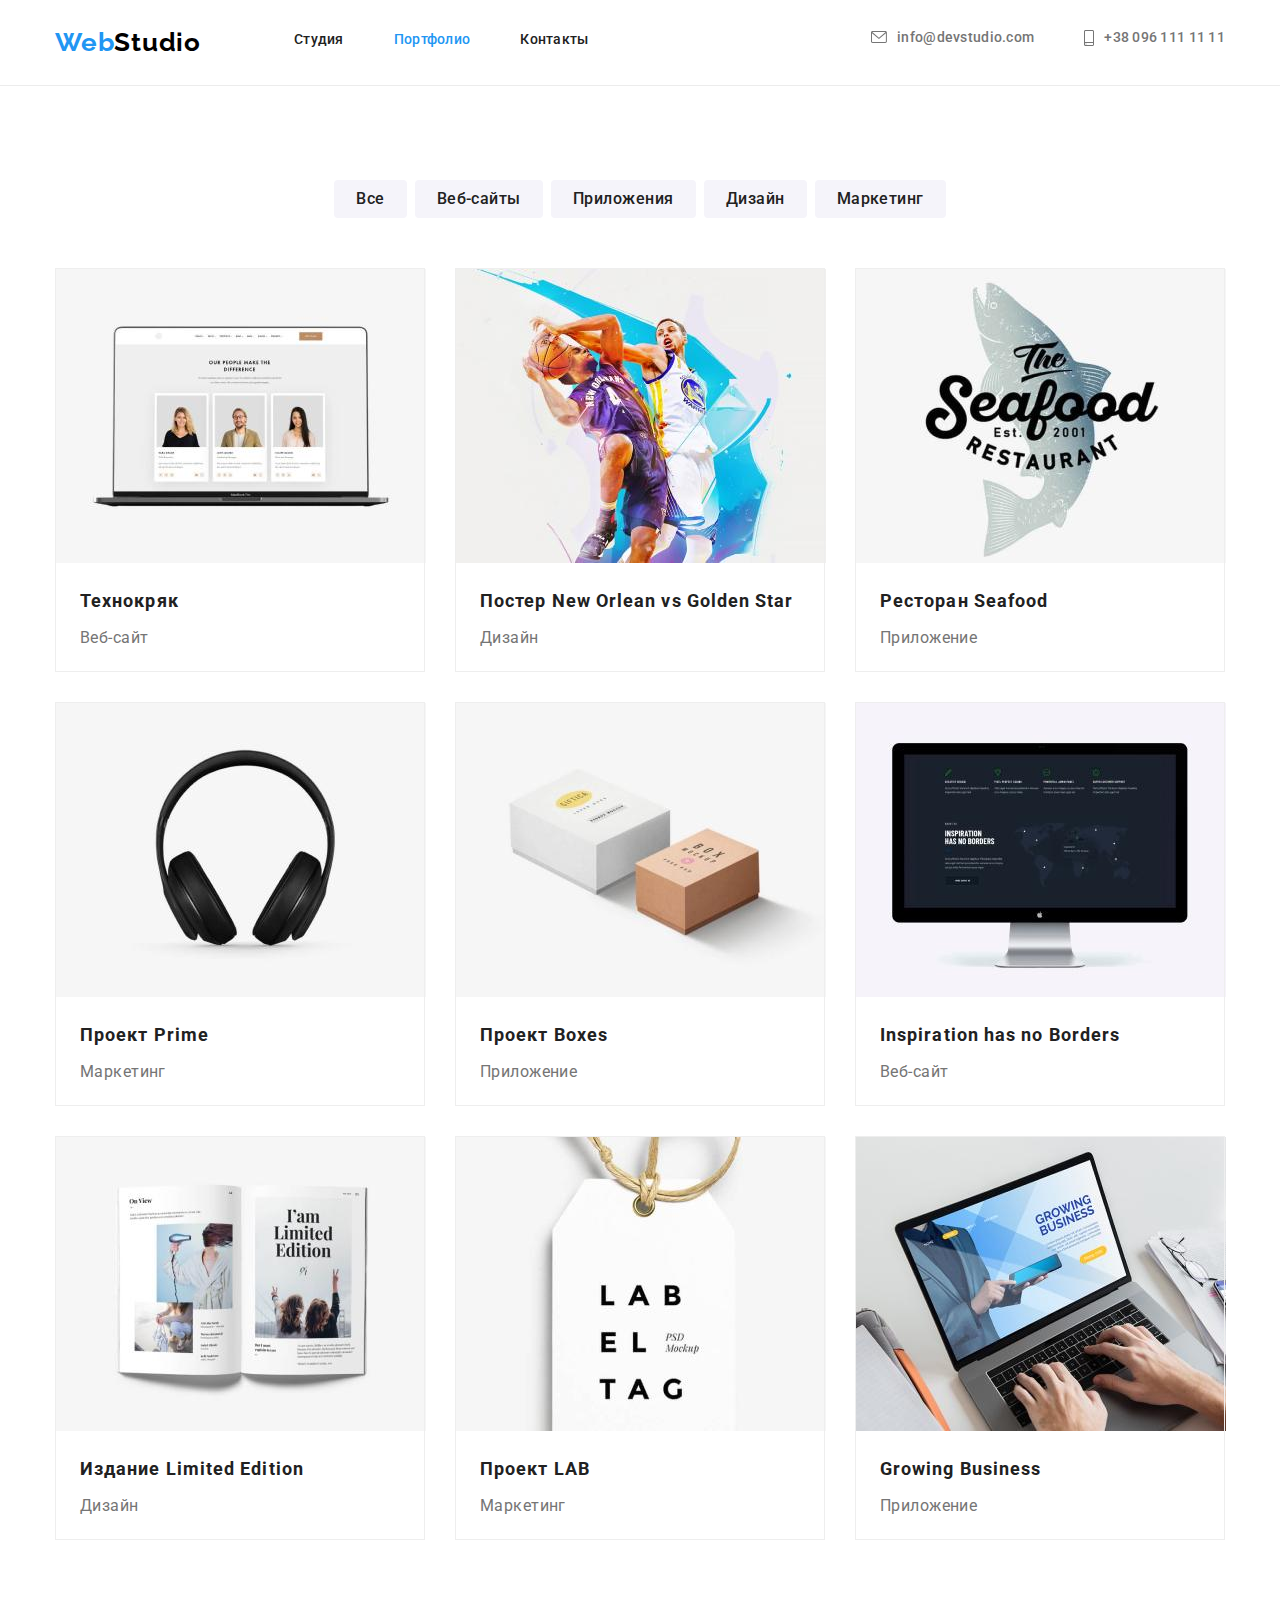
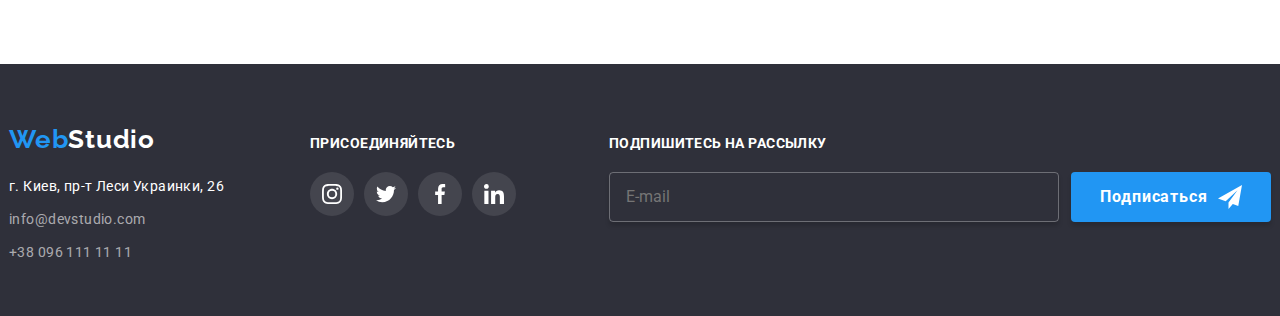
==== commit dff53da5: "Minor updates" ====
--- a/portfolio.html
+++ b/portfolio.html
@@ -108,9 +108,11 @@
                     <li class="filters-result__item activity__button--all activity__button--web-sites">
                         <a class="filters-result__link" href=" https://www.google.com/" target="blank">
                             <div class="filters-result__picture-block">
-                                <img srcset="./images/portfolio-1_1x.jpg 450w, ./images/portfolio-1_2x.jpg 900w"
-                                    src="./images/portfolio-1_1x.jpg" alt="Технокряк" sizes="(min-width: 480px) 450px, (min-width: 768px) 354px, (min-width:1200px) 370px,
-                                 100vw">
+                                <img srcset="./images/portfolio-1_354.jpg 354w, ./images/portfolio-1_370.jpg 370w, 
+                                ./images/portfolio-1_1x.jpg 450w, ./images/portfolio-1_708.jpg 708w, 
+                                ./images/portfolio-1_740.jpg 740w, ./images/portfolio-1_2x.jpg 900w"
+                                    sizes="(min-width:1200px) 370px, (min-width: 768px) 354px, (min-width: 480px) 450px, 100vw"
+                                    src="./images/portfolio-1_370.jpg" alt="Технокряк">
                                 <div class="filters-result__cover">
                                     Технокряк это современная площадка распространения коронавируса. Компании используют
                                     эту платформу для цифрового шпионажа и атак на защищённые сервера конкурентов.
@@ -126,8 +128,11 @@
                     <li class="filters-result__item activity__button--all activity__button--disigns">
                         <a class="filters-result__link" href="https://www.google.com/" target="blank">
                             <div class="filters-result__picture-block">
-                                <img srcset="./images/portfolio-2_1x.jpg 450w, ./images/portfolio-2_2x.jpg 900w" sizes="(min-width: 480px) 450px, (min-width: 768px) 354px, (min-width:1200px) 370px,
-                                100vw" src="./images/portfolio-2_1x.jpg" alt="Постер New Orlean vs Golden Star">
+                                <img srcset="./images/portfolio-2_354.jpg 354w, ./images/portfolio-2_370.jpg 370w, 
+                                ./images/portfolio-2_1x.jpg 450w, ./images/portfolio-2_708.jpg 708w, 
+                                ./images/portfolio-2_740.jpg 740w, ./images/portfolio-2_2x.jpg 900w" sizes="(min-width:1200px) 370px, (min-width: 768px) 354px, (min-width: 480px)
+                                     450px, 100vw" src="./images/portfolio-2_370.jpg"
+                                    alt="Постер New Orlean vs Golden Star">
                                 <div class="filters-result__cover">
                                     Технокряк это современная площадка распространения коронавируса. Компании используют
                                     эту платформу для цифрового шпионажа и атак на защищённые сервера конкурентов.
@@ -142,8 +147,10 @@
                     <li class="filters-result__item activity__button--all activity__button--applications">
                         <a class="filters-result__link" href="https://www.google.com/" target="blank">
                             <div class="filters-result__picture-block">
-                                <img srcset="./images/portfolio-3_1x.jpg 450w, ./images/portfolio-3_2x.jpg 900w" sizes="(min-width: 480px) 450px, (min-width: 768px) 354px, (min-width:1200px) 370px,
-                                100vw" src="./images/portfolio-3_1x.jpg" alt="Ресторан Seafood">
+                                <img srcset="./images/portfolio-3_354.jpg 354w, ./images/portfolio-3_370.jpg 370w, 
+                                ./images/portfolio-3_1x.jpg 450w, ./images/portfolio-3_708.jpg 708w, ./images/portfolio-3_740.jpg 740w, 
+                                ./images/portfolio-3_2x.jpg 900w" sizes="(min-width:1200px) 370px, (min-width: 768px) 354px, (min-width: 480px)
+                                     450px, 100vw" src="./images/portfolio-3_370.jpg" alt="Ресторан Seafood">
                                 <div class="filters-result__cover">
                                     Технокряк это современная площадка распространения коронавируса. Компании используют
                                     эту платформу для цифрового шпионажа и атак на защищённые сервера конкурентов.
@@ -158,8 +165,10 @@
                     <li class="filters-result__item activity__button--all activity__button--marketing">
                         <a class="filters-result__link" href="https://www.google.com/" target="blank">
                             <div class="filters-result__picture-block">
-                                <img srcset="./images/portfolio-4_1x.jpg 450w, ./images/portfolio-4_2x.jpg 900w" sizes="(min-width: 480px) 450px, (min-width: 768px) 354px, (min-width:1200px) 370px,
-                                100vw" src="./images/portfolio-4_1x.jpg" alt="Проект Prime">
+                                <img srcset="./images/portfolio-4_354.jpg 354w, ./images/portfolio-4_370.jpg 370w, 
+                                ./images/portfolio-4_1x.jpg 450w, ./images/portfolio-4_708.jpg 708w, 
+                                ./images/portfolio-4_740.jpg 740w, ./images/portfolio-4_2x.jpg 900w" sizes="(min-width:1200px) 370px, (min-width: 768px) 354px, (min-width: 480px)
+                                     450px, 100vw" src="./images/portfolio-4_370.jpg" alt="Проект Prime">
                                 <div class="filters-result__cover">
                                     Технокряк это современная площадка распространения коронавируса. Компании используют
                                     эту платформу для цифрового шпионажа и атак на защищённые сервера конкурентов.
@@ -174,8 +183,10 @@
                     <li class="filters-result__item activity__button--all activity__button--applications">
                         <a class="filters-result__link" href="https://www.google.com/" target="blank">
                             <div class="filters-result__picture-block">
-                                <img srcset="./images/portfolio-5_1x.jpg 450w, ./images/portfolio-5_2x.jpg 900w" sizes="(min-width: 480px) 450px, (min-width: 768px) 354px, (min-width:1200px) 370px,
-                                100vw" src="./images/portfolio-5_1x.jpg" alt="Проект Boxes">
+                                <img srcset="./images/portfolio-5_354.jpg 354w, ./images/portfolio-5_370.jpg 370w, 
+                                ./images/portfolio-5_1x.jpg 450w, ./images/portfolio-5_708.jpg 708w, 
+                                ./images/portfolio-5_740.jpg 740w, ./images/portfolio-5_2x.jpg 900w" sizes="(min-width:1200px) 370px, (min-width: 768px) 354px, (min-width: 480px)
+                                     450px, 100vw" src="./images/portfolio-5_370.jpg" alt="Проект Boxes">
                                 <div class="filters-result__cover">
                                     Технокряк это современная площадка распространения коронавируса. Компании используют
                                     эту платформу для цифрового шпионажа и атак на защищённые сервера конкурентов.
@@ -190,8 +201,11 @@
                     <li class="filters-result__item activity__button--all activity__button--web-sites">
                         <a class="filters-result__link" href="https://www.google.com/" target="blank">
                             <div class="filters-result__picture-block">
-                                <img srcset="./images/portfolio-6_1x.jpg 450w, ./images/portfolio-6_2x.jpg 900w" sizes="(min-width: 480px) 450px, (min-width: 768px) 354px, (min-width:1200px) 370px,
-                                100vw" src="./images/portfolio-6_1x.jpg" alt="Inspiration has no Borders">
+                                <img srcset="./images/portfolio-6_354.jpg 354w, ./images/portfolio-6_370.jpg 370w, 
+                                ./images/portfolio-6_1x.jpg 450w, ./images/portfolio-6_708.jpg 708w, 
+                                ./images/portfolio-6_740.jpg 740w, ./images/portfolio-6_2x.jpg 900w" sizes="(min-width:1200px) 370px, (min-width: 768px) 354px, (min-width: 480px)
+                                      450px, 100vw" src="./images/portfolio-6_370.jpg"
+                                    alt="Inspiration has no Borders">
                                 <div class="filters-result__cover">
                                     Технокряк это современная площадка распространения коронавируса. Компании используют
                                     эту платформу для цифрового шпионажа и атак на защищённые сервера конкурентов.
@@ -206,8 +220,10 @@
                     <li class="filters-result__item activity__button--all activity__button--disigns">
                         <a class="filters-result__link" href="https://www.google.com/" target="blank">
                             <div class="filters-result__picture-block">
-                                <img srcset="./images/portfolio-7_1x.jpg 450w, ./images/portfolio-7_2x.jpg 900w" sizes="(min-width: 480px) 450px, (min-width: 768px) 354px, (min-width:1200px) 370px,
-                                100vw" src="./images/portfolio-7_1x.jpg" alt="Издание Limited Edition">
+                                <img srcset="./images/portfolio-7_354.jpg 354w, ./images/portfolio-7_370.jpg 370w, 
+                                ./images/portfolio-7_1x.jpg 450w, ./images/portfolio-7_708.jpg 708w, 
+                                ./images/portfolio-7_740.jpg 740w, ./images/portfolio-7_2x.jpg 900w" sizes="(min-width:1200px) 370px, (min-width: 768px) 354px, (min-width: 480px)
+                                     450px, 100vw" src="./images/portfolio-7_370.jpg" alt="Издание Limited Edition">
                                 <div class="filters-result__cover">
                                     Технокряк это современная площадка распространения коронавируса. Компании используют
                                     эту платформу для цифрового шпионажа и атак на защищённые сервера конкурентов.
@@ -222,8 +238,10 @@
                     <li class="filters-result__item activity__button--all activity__button--marketing">
                         <a class="filters-result__link" href="https://www.google.com/" target="blank">
                             <div class="filters-result__picture-block">
-                                <img srcset="./images/portfolio-8_1x.jpg 450w, ./images/portfolio-8_2x.jpg 900w" sizes="(min-width: 480px) 450px, (min-width: 768px) 354px, (min-width:1200px) 370px,
-                                100vw" src="./images/portfolio-8_1x.jpg" alt="Проект LAB">
+                                <img srcset="./images/portfolio-8_354.jpg 354w, ./images/portfolio-8_370.jpg 370w, 
+                                ./images/portfolio-8_1x.jpg 450w, ./images/portfolio-8_708.jpg 708w, 
+                                ./images/portfolio-8_740.jpg 740w, ./images/portfolio-8_2x.jpg 900w" sizes="(min-width:1200px) 370px, (min-width: 768px) 354px, (min-width: 480px)
+                                     450px, 100vw" src="./images/portfolio-8_370.jpg" alt="Проект LAB">
                                 <div class="filters-result__cover">
                                     Технокряк это современная площадка распространения коронавируса. Компании используют
                                     эту платформу для цифрового шпионажа и атак на защищённые сервера конкурентов.
@@ -238,8 +256,10 @@
                     <li class="filters-result__item activity__button--all activity__button--applications">
                         <a class="filters-result__link" href="https://www.google.com/" target="blank">
                             <div class="filters-result__picture-block">
-                                <img srcset="./images/portfolio-9_1x.jpg 450w, ./images/portfolio-9_2x.jpg 900w" sizes="(min-width: 480px) 450px, (min-width: 768px) 354px, (min-width:1200px) 370px,
-                                100vw" src="./images/portfolio-9_1x.jpg" alt="Growing Business">
+                                <img srcset="./images/portfolio-9_354.jpg 354w, ./images/portfolio-9_370.jpg 370w, 
+                                ./images/portfolio-9_1x.jpg 450w, ./images/portfolio-9_708.jpg 708w, 
+                                ./images/portfolio-9_740.jpg 740w, ./images/portfolio-9_2x.jpg 900w" sizes="(min-width:1200px) 370px, (min-width: 768px) 354px, (min-width: 480px)
+                                      450px, 100vw" src="./images/portfolio-9_370.jpg" alt="Growing Business">
                                 <div class="filters-result__cover">
                                     Технокряк это современная площадка распространения коронавируса. Компании используют
                                     эту платформу для цифрового шпионажа и атак на защищённые сервера конкурентов.
